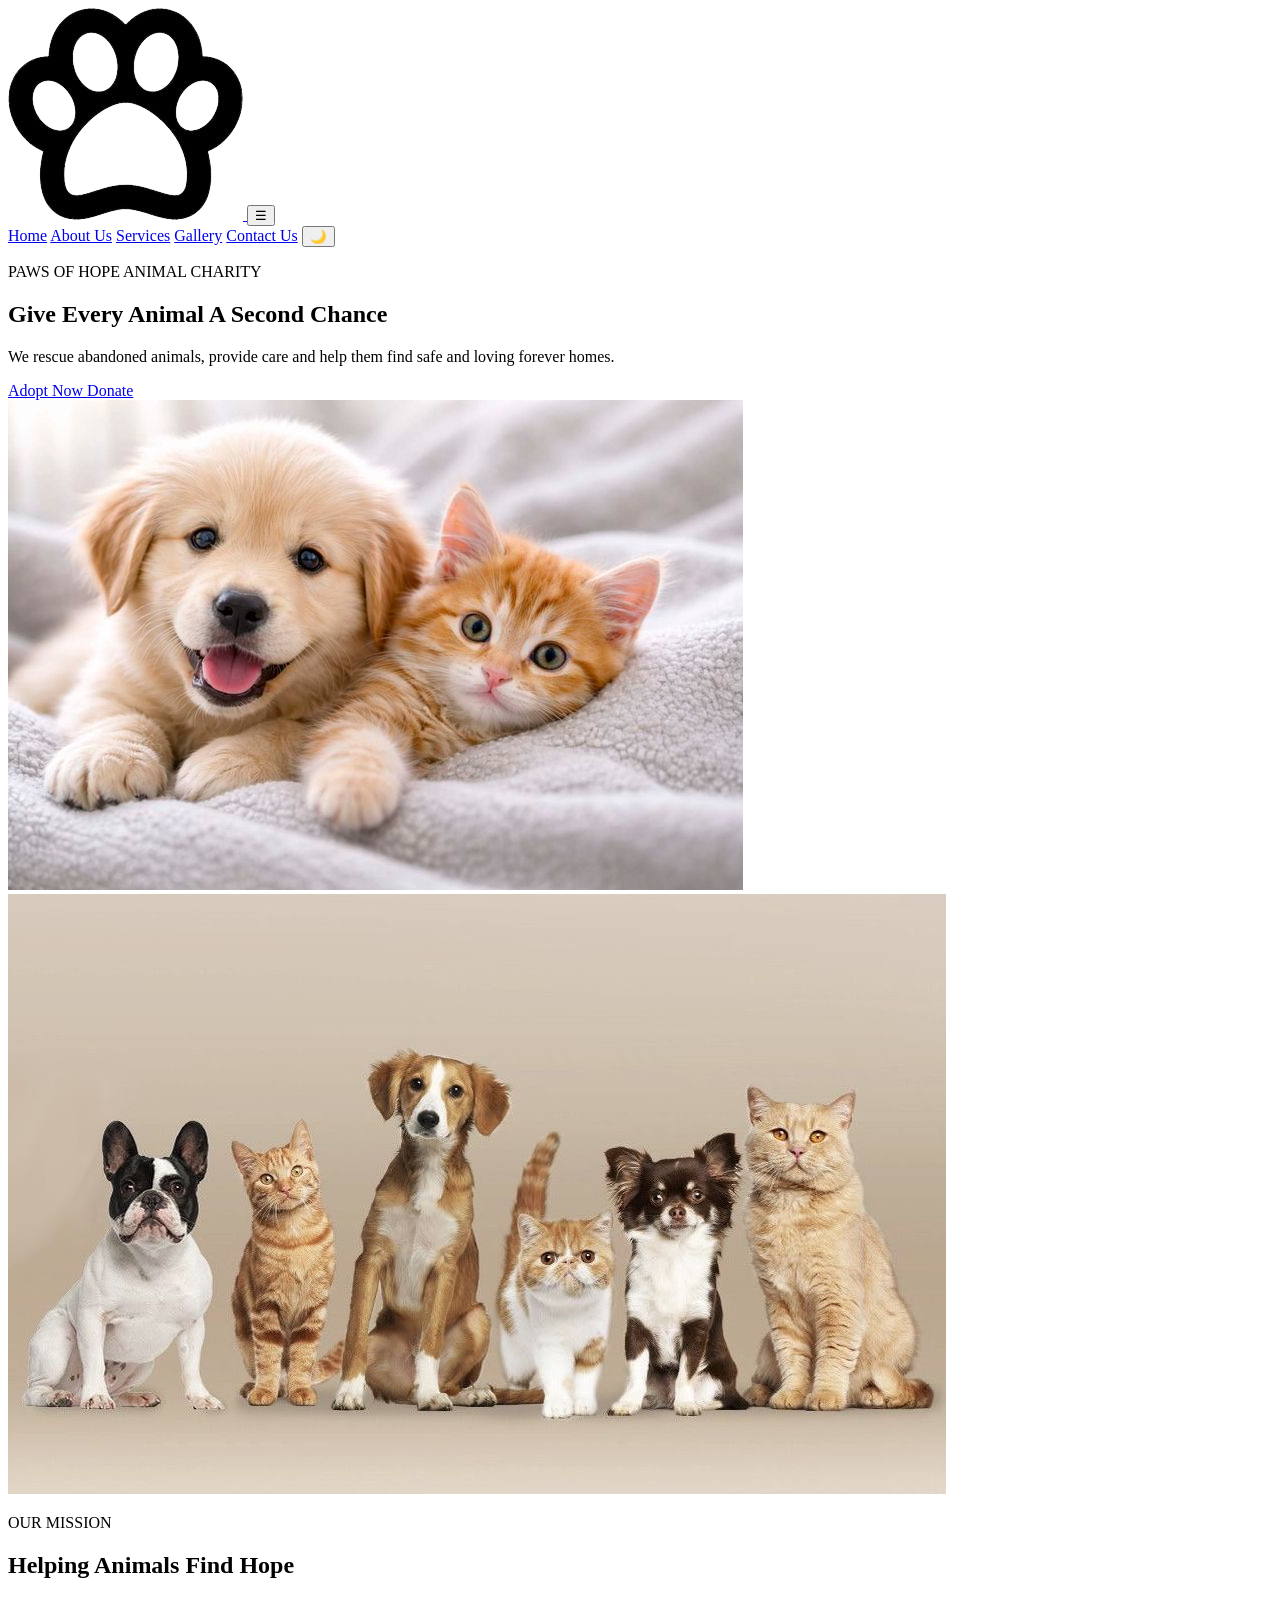
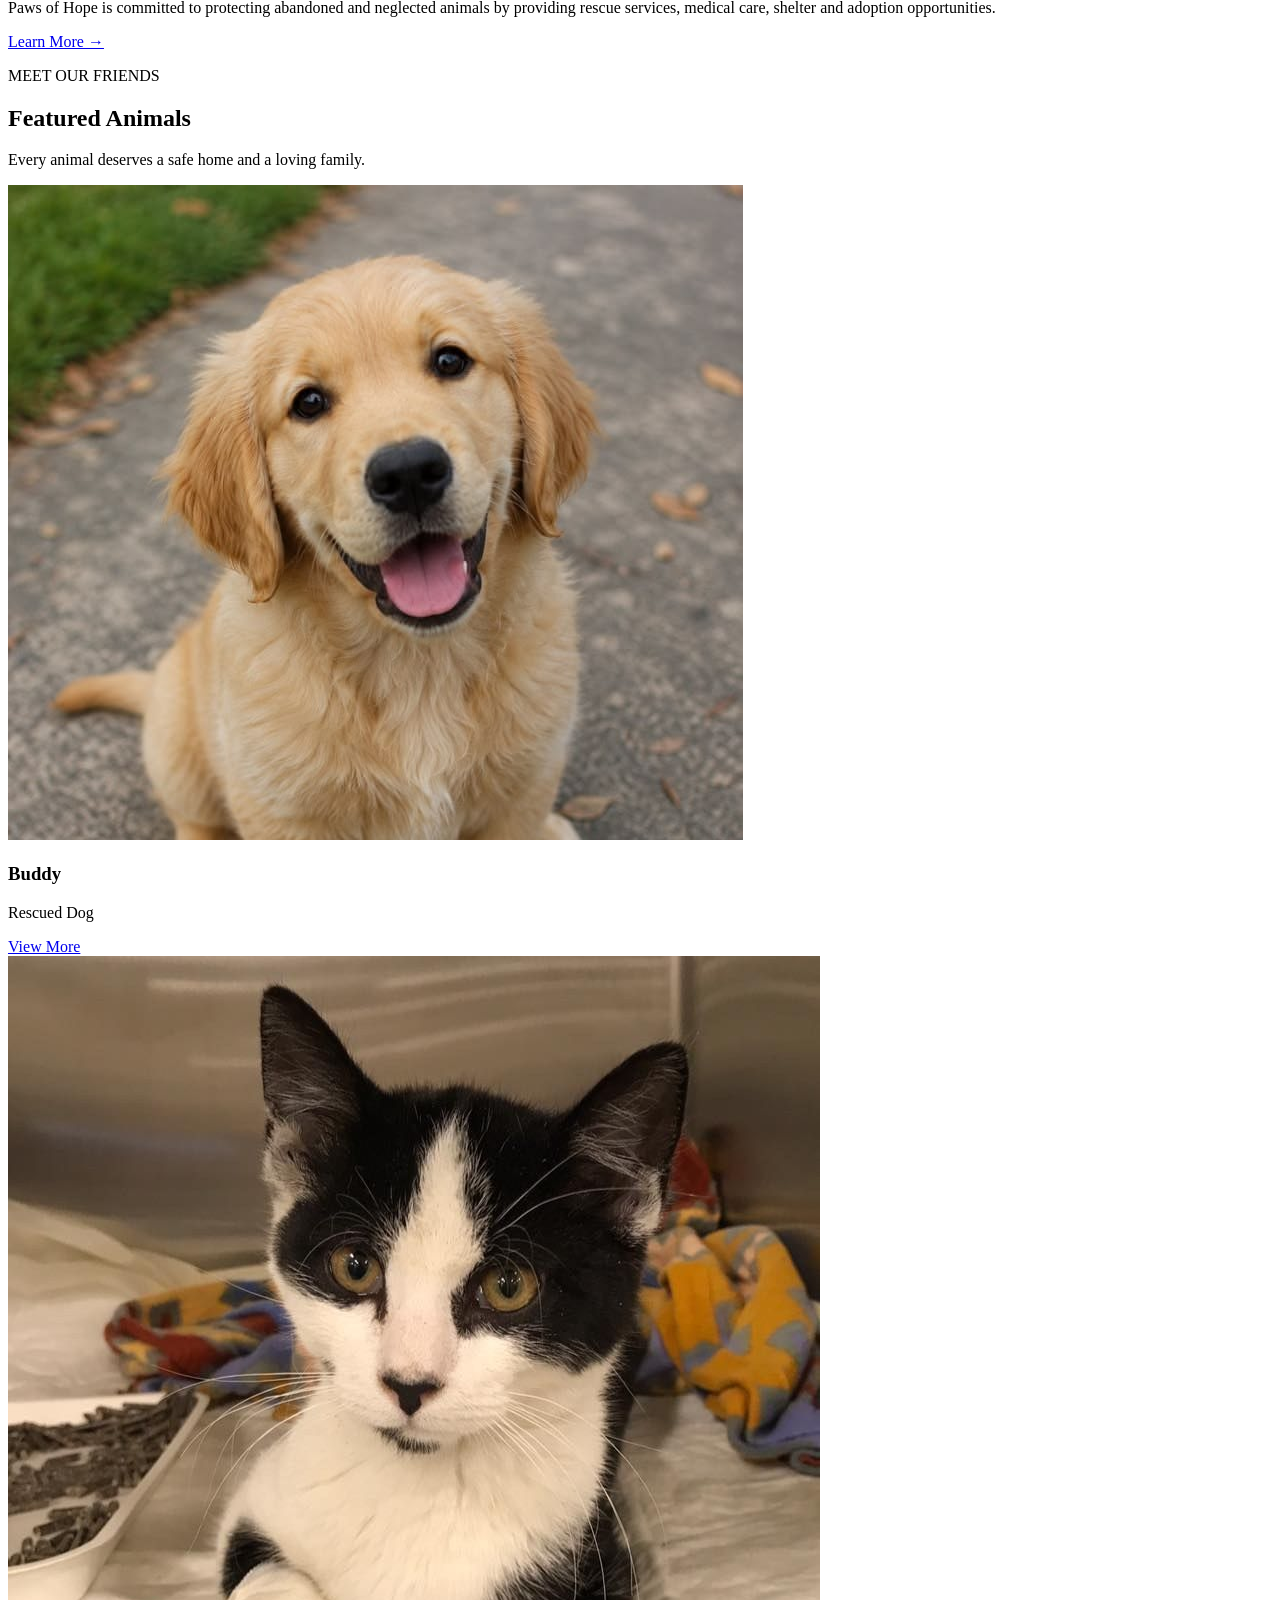
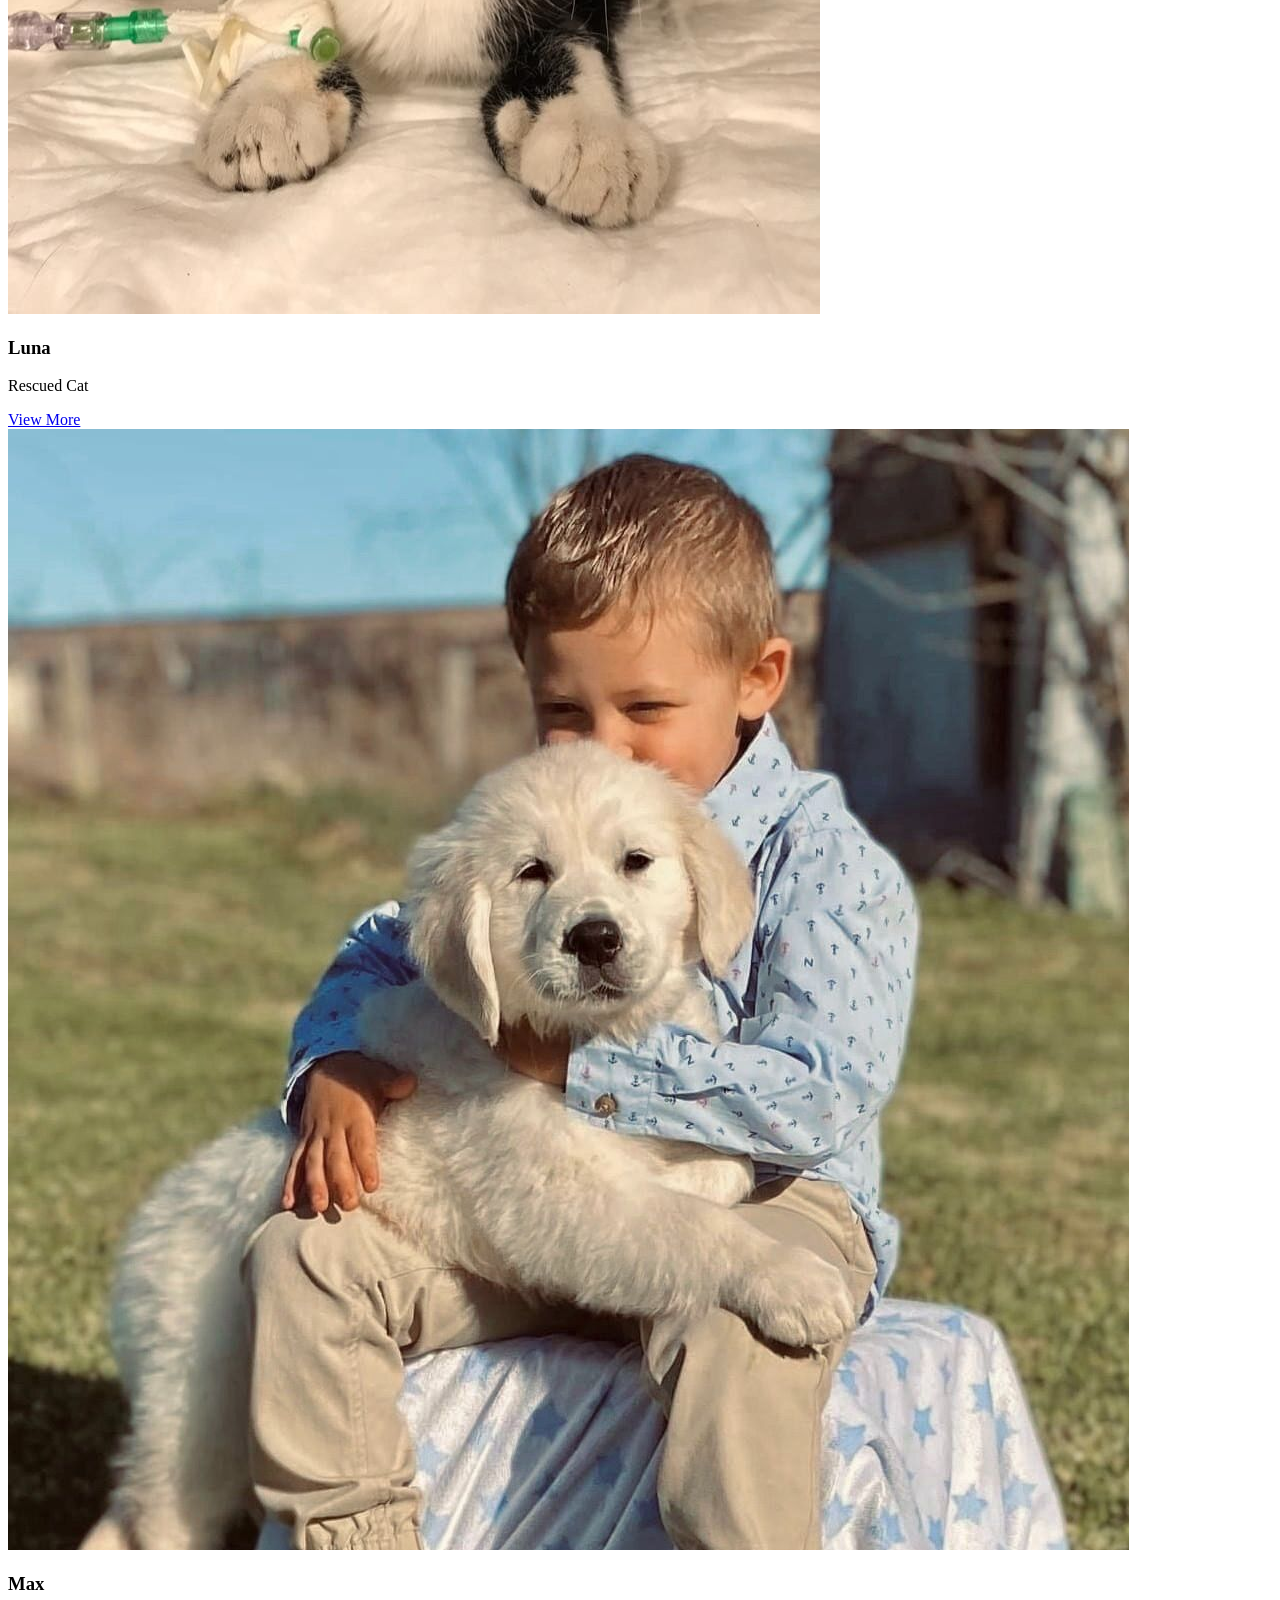
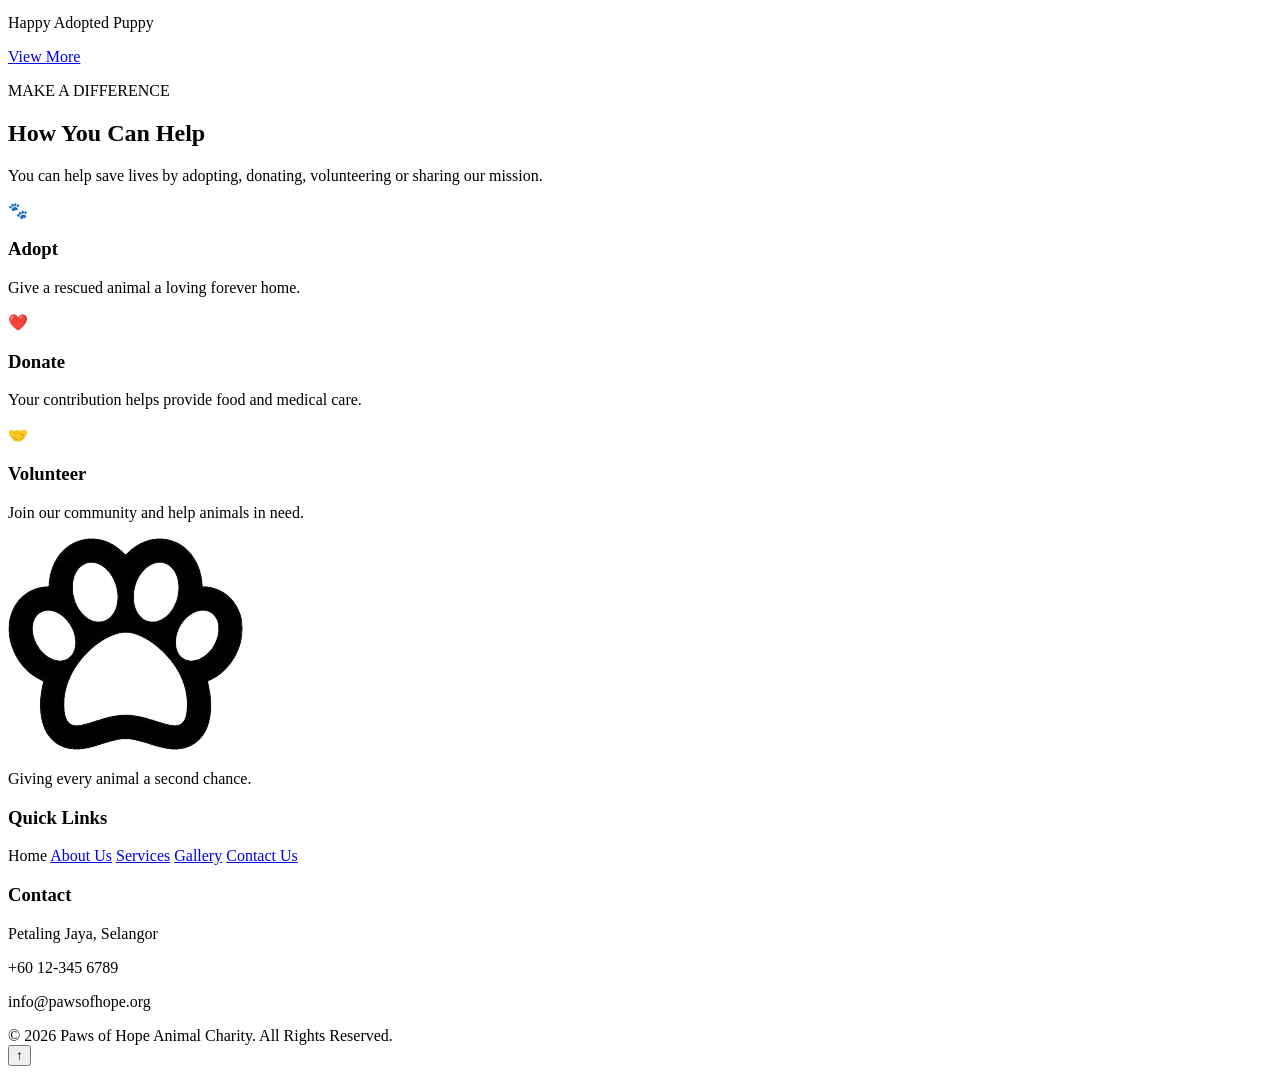
==== index.html @ 7beb896a "Add files via upload" ====
<!DOCTYPE html>
<html lang="en">
  <head>
    <meta charset="UTF-8">
    <meta name="viewport" content="width=device-width, initial-scale=1.0">
	<title>Paws of Hope | Animal Charity</title>
	<meta name="description"
      content="Paws of Hope is an animal charity dedicated to rescuing, caring for and rehoming animals.">
	<meta name="keywords"
      content="animal charity, animal rescue, pet adoption, donation, volunteer">
	<link rel="stylesheet" href="css/style.css">
    <script src="js/script.js" defer></script>
  </head>
  <body>
    <header class="header">
	  <a href="index.html" class="logo">
        <img src="images/logo.png" alt="Paws of Hope logo">
      </a>
	<button class="menu-toggle" id="menuToggle"
	              aria-label="Open navigation menu">
        ☰
    </button>
	  <nav id="mainNav">
        <a href="index.html" class="active">Home</a>
        <a href="pages/about.html">About Us</a>
        <a href="pages/services.html">Services</a>
        <a href="pages/gallery.html">Gallery</a>
        <a href="pages/contact.html">Contact Us</a>
    <button id="themeToggle" class="theme-button" aria-label="Toggle dark mode">🌙</button>
    </nav>
	</header>
    <main>
      <section class="hero">
        <div class="hero-content">
        <p class="small-title">PAWS OF HOPE ANIMAL CHARITY</p>
          <h1>
            Give Every Animal
            <span>A Second Chance</span>
          </h1>
        <p>
            We rescue abandoned animals, provide care and help them
            find safe and loving forever homes.
        </p>
        <div class="hero-buttons">
        <a href="pages/services.html" class="btn primary">
                Adopt Now
        </a>
        <a href="pages/contact.html" class="btn secondary">
                Donate
        </a>
        </div>
        </div>
        <div class="hero-image">
        <img src="images/hero.jpg"
             alt="Rescued dog and cat sitting together">
        </div>
      </section>
      <section class="mission section">
        <div class="mission-image">
        <img src="images/mission.jpg"
             alt="Rescued animal receiving care">
        </div>
        <div class="mission-text">
        <p class="section-label">OUR MISSION</p>
        <h2>Helping Animals Find Hope</h2>
        <p>
            Paws of Hope is committed to protecting abandoned and
            neglected animals by providing rescue services, medical
            care, shelter and adoption opportunities.
        </p>
        <a href="pages/about.html" class="text-button">
            Learn More →
        </a>
        </div>
      </section>
      <section class="section">
        <div class="section-heading">
        <p class="section-label">MEET OUR FRIENDS</p>
        <h2>Featured Animals</h2>
        <p>
           Every animal deserves a safe home and a loving family.
        </p>
        </div>
        <div class="animal-grid">
        <article class="animal-card">
          <img src="images/dog1.jpg"
            alt="Buddy, a rescued dog">
        <div class="animal-info">
          <h3>Buddy</h3>
          <p>Rescued Dog</p>
          <a href="pages/services.html" class="small-btn">
                   View More
          </a>
        </div>
        </article>
        <article class="animal-card">
        <img src="images/cat1.jpg"
             alt="Luna, a rescued cat">
        <div class="animal-info">
                <h3>Luna</h3>
        <p>Rescued Cat</p>
        <a href="pages/services.html" class="small-btn">
                 View More
        </a>
        </div>
        </article>
        <article class="animal-card">
        <img src="images/dog2.jpg"
        alt="Max, a happy adopted puppy">
        <div class="animal-info">
          <h3>Max</h3>
          <p>Happy Adopted Puppy</p>
          <a href="pages/services.html" class="small-btn">View More</a>
        </div>
        </article>
        </div>
      </section>
      <section class="help-section">
        <div class="section-heading">
        <p class="section-label">MAKE A DIFFERENCE</p>
        <h2>How You Can Help</h2>
        <p>
          You can help save lives by adopting, donating,
          volunteering or sharing our mission.
        </p>
        </div>
        <div class="help-grid">
        <div class="help-card">
        <div class="help-icon">🐾</div>
          <h3>Adopt</h3>
          <p>Give a rescued animal a loving forever home.</p>
        </div>
        <div class="help-card">
          <div class="help-icon">❤️</div>
          <h3>Donate</h3>
          <p>Your contribution helps provide food and medical care.</p>
        </div>
        <div class="help-card">
          <div class="help-icon">🤝</div>
          <h3>Volunteer</h3>
          <p>Join our community and help animals in need.</p>
        </div>
        </div>
      </section>
      </main>
      <footer>
        <div class="footer-content">
        <div>
          <img src="images/logo.png"
            alt="Paws of Hope logo"
            class="footer-logo">
          <p>Giving every animal a second chance.</p>
        </div>
        <div>
          <h3>Quick Links</h3>
            <a hef="index.html">Home</a>
            <a href="pages/about.html">About Us</a>
            <a href="pages/services.html">Services</a>
            <a href="pages/gallery.html">Gallery</a>
            <a href="pages/contact.html">Contact Us</a>
        </div>
        <div>
          <h3>Contact</h3>
            <p>Petaling Jaya, Selangor</p>
            <p>+60 12-345 6789</p>
            <p>info@pawsofhope.org</p>
        </div>
        </div>
        <div class="copyright">
          © 2026 Paws of Hope Animal Charity. All Rights Reserved.
        </div>
      </footer>
    <button id="backTop" class="back-top" aria-label="Back to top">
    ↑</button>
  </body>
</html>
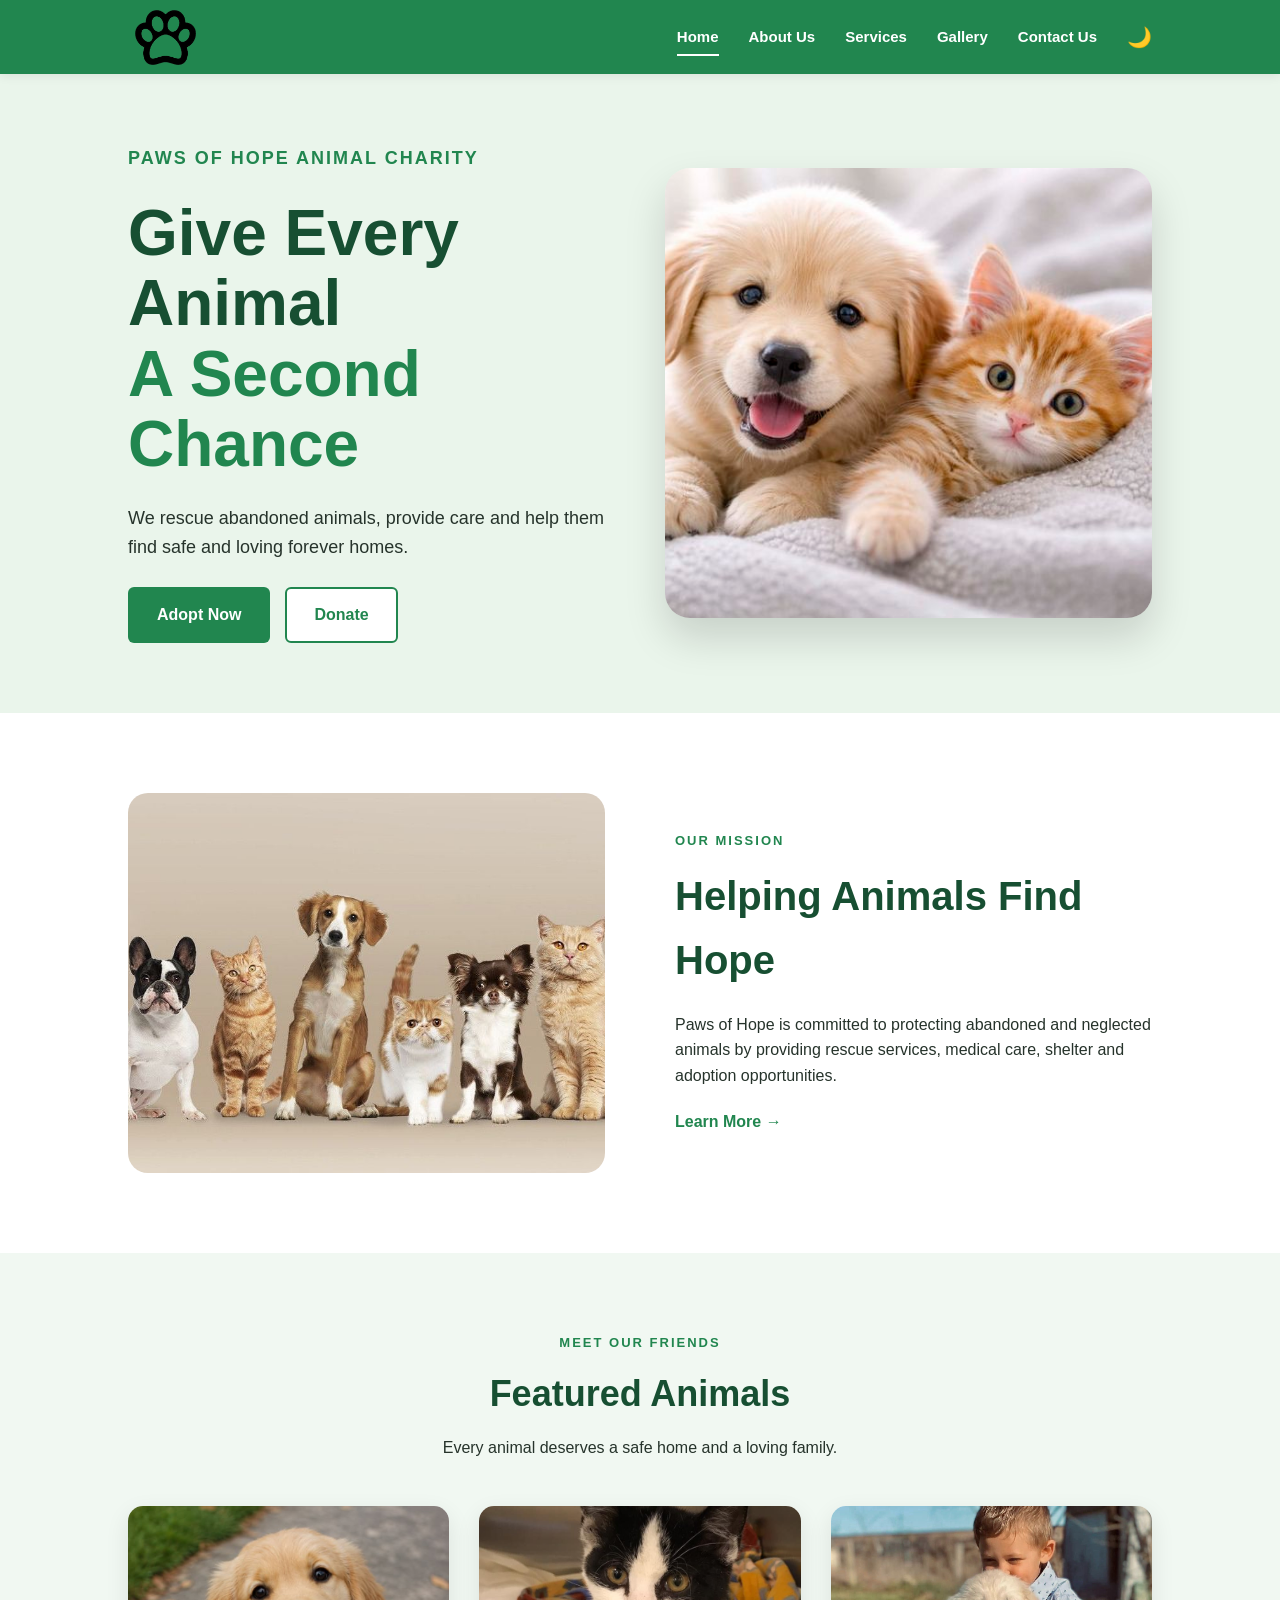
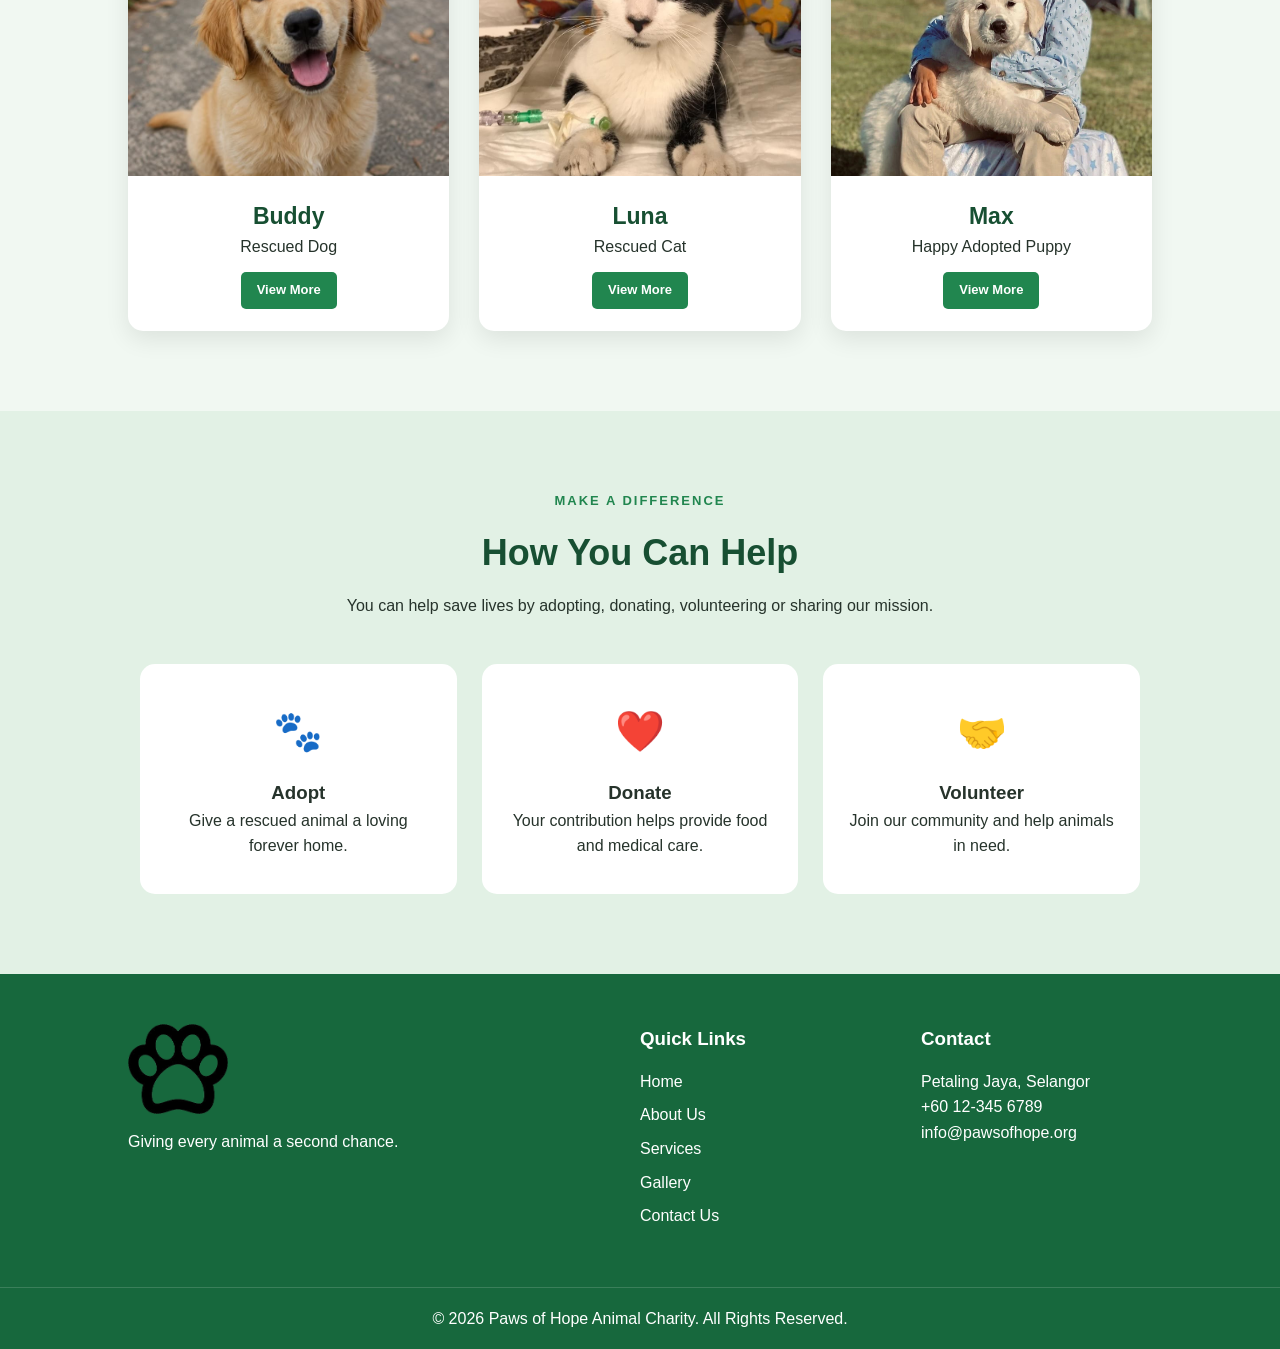
==== commit 0ed62a89: "Update index.html" ====
--- a/index.html
+++ b/index.html
@@ -8,8 +8,8 @@
       content="Paws of Hope is an animal charity dedicated to rescuing, caring for and rehoming animals.">
 	<meta name="keywords"
       content="animal charity, animal rescue, pet adoption, donation, volunteer">
-	<link rel="stylesheet" href="css/style.css">
-    <script src="js/script.js" defer></script>
+	<link rel="stylesheet" href="style.css">
+    <script src="script.js" defer></script>
   </head>
   <body>
     <header class="header">
@@ -22,10 +22,10 @@
     </button>
 	  <nav id="mainNav">
         <a href="index.html" class="active">Home</a>
-        <a href="pages/about.html">About Us</a>
-        <a href="pages/services.html">Services</a>
-        <a href="pages/gallery.html">Gallery</a>
-        <a href="pages/contact.html">Contact Us</a>
+        <a href="about.html">About Us</a>
+        <a href="services.html">Services</a>
+        <a href="gallery.html">Gallery</a>
+        <a href="contact.html">Contact Us</a>
     <button id="themeToggle" class="theme-button" aria-label="Toggle dark mode">🌙</button>
     </nav>
 	</header>
@@ -173,4 +173,4 @@
     <button id="backTop" class="back-top" aria-label="Back to top">
     ↑</button>
   </body>
-</html>+</html>
--- a/style.css
+++ b/style.css
@@ -0,0 +1,956 @@
+/* =========================================
+   PAWS OF HOPE
+   MAIN STYLESHEET
+========================================= */
+
+* {
+    margin: 0;
+    padding: 0;
+    box-sizing: border-box;
+}
+
+html {
+    scroll-behavior: smooth;
+}
+
+body {
+    font-family: Arial, Helvetica, sans-serif;
+    background: #f1f8f2;
+    color: #26332b;
+    line-height: 1.6;
+    transition: background 0.3s, color 0.3s;
+}
+
+img {
+    max-width: 100%;
+    display: block;
+}
+
+a {
+    color: inherit;
+}
+
+button,
+input,
+textarea {
+    font: inherit;
+}
+
+
+/* =========================================
+   HEADER
+========================================= */
+
+.header {
+    height: 74px;
+    background: #21864f;
+    display: flex;
+    align-items: center;
+    justify-content: space-between;
+    padding: 0 10%;
+    position: sticky;
+    top: 0;
+    z-index: 1000;
+    box-shadow: 0 2px 10px rgba(0,0,0,0.08);
+}
+
+.logo {
+    display: flex;
+    align-items: center;
+}
+
+.logo img {
+    width: 75px;
+    height: 55px;
+    object-fit: contain;
+}
+
+.header nav {
+    display: flex;
+    align-items: center;
+    gap: 30px;
+}
+
+.header nav a {
+    color: white;
+    text-decoration: none;
+    font-weight: bold;
+    font-size: 15px;
+    position: relative;
+}
+
+.header nav a::after {
+    content: "";
+    position: absolute;
+    left: 0;
+    bottom: -7px;
+    width: 0;
+    height: 2px;
+    background: #ffffff;
+    transition: 0.3s;
+}
+
+.header nav a:hover::after,
+.header nav a.active::after {
+    width: 100%;
+}
+
+.theme-button {
+    border: none;
+    background: transparent;
+    color: white;
+    cursor: pointer;
+    font-size: 20px;
+}
+
+.menu-toggle {
+    display: none;
+    border: none;
+    background: transparent;
+    color: white;
+    font-size: 28px;
+    cursor: pointer;
+}
+
+
+/* =========================================
+   HERO
+========================================= */
+
+.hero {
+    min-height: 600px;
+    display: grid;
+    grid-template-columns: 1fr 1fr;
+    align-items: center;
+    gap: 50px;
+    padding: 70px 10%;
+    background: #eaf5eb;
+}
+
+.hero-content {
+    max-width: 600px;
+}
+
+.small-title,
+.section-label {
+    color: #21864f;
+    font-size: 13px;
+    font-weight: bold;
+    letter-spacing: 2px;
+    margin-bottom: 12px;
+}
+
+.hero h1 {
+    font-size: clamp(42px, 5vw, 68px);
+    line-height: 1.1;
+    color: #174f32;
+    margin-bottom: 25px;
+}
+
+.hero h1 span {
+    color: #21864f;
+    display: block;
+}
+
+.hero p {
+    font-size: 18px;
+    max-width: 550px;
+    margin-bottom: 25px;
+}
+
+.hero-image img {
+    width: 100%;
+    height: 450px;
+    object-fit: cover;
+    border-radius: 25px;
+    box-shadow: 0 20px 40px rgba(0,0,0,0.15);
+}
+
+.hero-buttons {
+    display: flex;
+    gap: 15px;
+    flex-wrap: wrap;
+}
+
+
+/* =========================================
+   BUTTONS
+========================================= */
+
+.btn {
+    display: inline-block;
+    padding: 13px 27px;
+    border-radius: 6px;
+    text-decoration: none;
+    font-weight: bold;
+    transition: 0.3s;
+    border: 2px solid transparent;
+}
+
+.btn:hover {
+    transform: translateY(-3px);
+}
+
+.btn.primary {
+    background: #21864f;
+    color: white;
+}
+
+.btn.primary:hover {
+    background: #17663b;
+}
+
+.btn.secondary {
+    border-color: #21864f;
+    color: #21864f;
+    background: white;
+}
+
+.btn.secondary:hover {
+    background: #21864f;
+    color: white;
+}
+
+.small-btn {
+    display: inline-block;
+    margin-top: 12px;
+    padding: 8px 16px;
+    background: #21864f;
+    color: white;
+    border-radius: 5px;
+    text-decoration: none;
+    font-size: 13px;
+    font-weight: bold;
+}
+
+
+/* =========================================
+   SECTIONS
+========================================= */
+
+.section {
+    padding: 80px 10%;
+}
+
+.section-heading {
+    text-align: center;
+    max-width: 700px;
+    margin: 0 auto 45px;
+}
+
+.section-heading h2,
+.section h2 {
+    color: #174f32;
+    font-size: 36px;
+    margin-bottom: 12px;
+}
+
+
+/* =========================================
+   MISSION
+========================================= */
+
+.mission {
+    display: grid;
+    grid-template-columns: 1fr 1fr;
+    align-items: center;
+    gap: 70px;
+    background: white;
+}
+
+.mission-image img {
+    width: 100%;
+    height: 380px;
+    object-fit: cover;
+    border-radius: 20px;
+}
+
+.mission-text h2 {
+    font-size: 40px;
+    color: #174f32;
+    margin-bottom: 20px;
+}
+
+.text-button {
+    display: inline-block;
+    margin-top: 20px;
+    color: #21864f;
+    font-weight: bold;
+    text-decoration: none;
+}
+
+
+/* =========================================
+   ANIMAL CARDS
+========================================= */
+
+.animal-grid {
+    display: grid;
+    grid-template-columns: repeat(3, 1fr);
+    gap: 30px;
+}
+
+.animal-card {
+    background: white;
+    border-radius: 15px;
+    overflow: hidden;
+    box-shadow: 0 8px 25px rgba(0,0,0,0.09);
+    transition: 0.3s;
+}
+
+.animal-card:hover {
+    transform: translateY(-10px);
+    box-shadow: 0 15px 35px rgba(0,0,0,0.15);
+}
+
+.animal-card img {
+    width: 100%;
+    height: 270px;
+    object-fit: cover;
+}
+
+.animal-info {
+    padding: 22px;
+    text-align: center;
+}
+
+.animal-info h3 {
+    color: #174f32;
+    font-size: 23px;
+}
+
+
+/* =========================================
+   HELP SECTION
+========================================= */
+
+.help-section {
+    background: #e2f1e5;
+    padding: 80px 10%;
+}
+
+.help-grid {
+    display: grid;
+    grid-template-columns: repeat(3, 1fr);
+    gap: 25px;
+    max-width: 1000px;
+    margin: auto;
+}
+
+.help-card {
+    text-align: center;
+    background: white;
+    padding: 35px 25px;
+    border-radius: 15px;
+    transition: 0.3s;
+}
+
+.help-card:hover {
+    transform: translateY(-8px);
+}
+
+.help-icon {
+    font-size: 40px;
+    margin-bottom: 15px;
+}
+
+
+/* =========================================
+   PAGE HERO
+========================================= */
+
+.page-hero {
+    text-align: center;
+    padding: 100px 10%;
+    background: #e2f1e5;
+}
+
+.page-hero h1 {
+    color: #174f32;
+    font-size: 50px;
+    margin-bottom: 15px;
+}
+
+.page-hero p:last-child {
+    max-width: 650px;
+    margin: auto;
+}
+
+
+/* =========================================
+   ABOUT
+========================================= */
+
+.about-story {
+    display: grid;
+    grid-template-columns: 1fr 1fr;
+    gap: 70px;
+    align-items: center;
+    background: white;
+}
+
+.about-story img {
+    height: 400px;
+    width: 100%;
+    object-fit: cover;
+    border-radius: 20px;
+}
+
+.about-story h2 {
+    margin-bottom: 20px;
+}
+
+.about-story p {
+    margin-bottom: 18px;
+}
+
+.values-section {
+    padding: 80px 10%;
+}
+
+.value-grid {
+    display: grid;
+    grid-template-columns: repeat(3, 1fr);
+    gap: 25px;
+}
+
+.value-card {
+    text-align: center;
+    background: white;
+    padding: 35px 25px;
+    border-radius: 15px;
+    box-shadow: 0 5px 20px rgba(0,0,0,0.07);
+}
+
+.value-icon {
+    font-size: 45px;
+    margin-bottom: 15px;
+}
+
+
+/* =========================================
+   TEAM
+========================================= */
+
+.team-grid {
+    display: grid;
+    grid-template-columns: repeat(3, 1fr);
+    gap: 30px;
+}
+
+.team-card {
+    text-align: center;
+    padding: 30px;
+    background: white;
+    border-radius: 15px;
+}
+
+.team-avatar {
+    width: 100px;
+    height: 100px;
+    background: #d8eddc;
+    border-radius: 50%;
+    display: grid;
+    place-items: center;
+    margin: 0 auto 15px;
+    font-size: 45px;
+}
+
+
+/* =========================================
+   SERVICES
+========================================= */
+
+.service-grid {
+    display: grid;
+    grid-template-columns: repeat(4, 1fr);
+    gap: 20px;
+}
+
+.service-card {
+    background: white;
+    padding: 35px 25px;
+    border-radius: 15px;
+    text-align: center;
+    box-shadow: 0 7px 20px rgba(0,0,0,0.08);
+    transition: 0.3s;
+}
+
+.service-card:hover {
+    transform: translateY(-8px);
+}
+
+.service-icon {
+    font-size: 45px;
+    margin-bottom: 20px;
+}
+
+.service-card h2 {
+    font-size: 22px;
+}
+
+.learn-more {
+    margin-top: 20px;
+    padding: 9px 18px;
+    border: 2px solid #21864f;
+    background: white;
+    color: #21864f;
+    border-radius: 5px;
+    cursor: pointer;
+    font-weight: bold;
+}
+
+.learn-more:hover {
+    background: #21864f;
+    color: white;
+}
+
+
+/* =========================================
+   TABLES
+========================================= */
+
+.table-container {
+    overflow-x: auto;
+}
+
+table {
+    width: 100%;
+    border-collapse: collapse;
+    background: white;
+    border-radius: 10px;
+    overflow: hidden;
+}
+
+caption {
+    caption-side: top;
+    text-align: left;
+    padding: 12px 0;
+    font-weight: bold;
+    color: #174f32;
+}
+
+th,
+td {
+    padding: 16px;
+    border: 1px solid #d8e5da;
+    text-align: left;
+}
+
+th {
+    background: #21864f;
+    color: white;
+}
+
+tr:nth-child(even) {
+    background: #f0f7f1;
+}
+
+
+/* =========================================
+   GALLERY
+========================================= */
+
+.filter-buttons {
+    display: flex;
+    justify-content: center;
+    gap: 12px;
+    margin-bottom: 35px;
+    flex-wrap: wrap;
+}
+
+.filter-btn {
+    padding: 10px 20px;
+    border: 2px solid #21864f;
+    background: white;
+    color: #21864f;
+    border-radius: 20px;
+    cursor: pointer;
+    font-weight: bold;
+}
+
+.filter-btn.active,
+.filter-btn:hover {
+    background: #21864f;
+    color: white;
+}
+
+.gallery-grid {
+    display: grid;
+    grid-template-columns: repeat(3, 1fr);
+    gap: 20px;
+}
+
+.gallery-item {
+    border: none;
+    padding: 0;
+    background: none;
+    cursor: pointer;
+    overflow: hidden;
+    border-radius: 12px;
+}
+
+.gallery-item img {
+    width: 100%;
+    height: 250px;
+    object-fit: cover;
+    transition: 0.4s;
+}
+
+.gallery-item:hover img {
+    transform: scale(1.08);
+}
+
+
+/* =========================================
+   MODAL
+========================================= */
+
+.modal {
+    display: none;
+    position: fixed;
+    inset: 0;
+    background: rgba(0,0,0,0.85);
+    z-index: 2000;
+    align-items: center;
+    justify-content: center;
+    padding: 40px;
+}
+
+.modal.show {
+    display: flex;
+}
+
+.modal img {
+    max-width: 90%;
+    max-height: 85vh;
+    border-radius: 10px;
+}
+
+.close-modal {
+    position: absolute;
+    top: 25px;
+    right: 35px;
+    border: none;
+    background: none;
+    color: white;
+    font-size: 45px;
+    cursor: pointer;
+}
+
+
+/* =========================================
+   CONTACT
+========================================= */
+
+.contact-section {
+    display: grid;
+    grid-template-columns: 1fr 1fr;
+    gap: 60px;
+    padding: 80px 10%;
+    background: white;
+}
+
+.contact-info h2 {
+    color: #174f32;
+    font-size: 38px;
+    margin-bottom: 20px;
+}
+
+.contact-detail {
+    margin-top: 25px;
+}
+
+.contact-detail strong {
+    color: #21864f;
+}
+
+.contact-form-box {
+    background: #f1f8f2;
+    padding: 35px;
+    border-radius: 15px;
+}
+
+.contact-form-box h2 {
+    color: #174f32;
+    margin-bottom: 25px;
+}
+
+.form-group {
+    margin-bottom: 18px;
+}
+
+.form-group label {
+    display: block;
+    margin-bottom: 7px;
+    font-weight: bold;
+}
+
+.form-group input,
+.form-group textarea {
+    width: 100%;
+    padding: 13px;
+    border: 1px solid #21864f;
+    border-radius: 6px;
+    outline: none;
+    background: white;
+}
+
+.form-group input:focus,
+.form-group textarea:focus {
+    box-shadow: 0 0 0 3px rgba(33,134,79,0.15);
+}
+
+.form-group small {
+    color: #c62828;
+    display: block;
+    margin-top: 5px;
+}
+
+.form-button {
+    border: none;
+    cursor: pointer;
+}
+
+.success-message {
+    color: #21864f;
+    font-weight: bold;
+    margin-top: 15px;
+}
+
+
+/* =========================================
+   POPUP
+========================================= */
+
+.popup-message {
+    position: fixed;
+    bottom: 30px;
+    right: 30px;
+    background: #21864f;
+    color: white;
+    padding: 16px 25px;
+    border-radius: 8px;
+    display: none;
+    z-index: 3000;
+}
+
+.popup-message.show {
+    display: block;
+}
+
+
+/* =========================================
+   FOOTER
+========================================= */
+
+footer {
+    background: #17683d;
+    color: white;
+}
+
+.footer-content {
+    display: grid;
+    grid-template-columns: 2fr 1fr 1fr;
+    gap: 50px;
+    padding: 50px 10%;
+}
+
+.footer-logo {
+    width: 100px;
+    margin-bottom: 15px;
+}
+
+.footer-content h3 {
+    margin-bottom: 15px;
+}
+
+.footer-content a {
+    display: block;
+    text-decoration: none;
+    margin-bottom: 8px;
+}
+
+.copyright {
+    text-align: center;
+    padding: 18px;
+    border-top: 1px solid rgba(255,255,255,0.15);
+}
+
+
+/* =========================================
+   BACK TO TOP
+========================================= */
+
+.back-top {
+    position: fixed;
+    bottom: 25px;
+    right: 25px;
+    width: 45px;
+    height: 45px;
+    border: none;
+    border-radius: 50%;
+    background: #21864f;
+    color: white;
+    font-size: 22px;
+    cursor: pointer;
+    display: none;
+    z-index: 1000;
+}
+
+.back-top.show {
+    display: block;
+}
+
+
+/* =========================================
+   DARK MODE
+========================================= */
+
+body.dark {
+    background: #18231c;
+    color: #e9f2eb;
+}
+
+body.dark .hero,
+body.dark .page-hero,
+body.dark .help-section {
+    background: #213329;
+}
+
+body.dark .mission,
+body.dark .about-story,
+body.dark .contact-section {
+    background: #18231c;
+}
+
+body.dark .animal-card,
+body.dark .help-card,
+body.dark .value-card,
+body.dark .team-card,
+body.dark .service-card,
+body.dark .contact-form-box,
+body.dark table {
+    background: #26392d;
+    color: #e9f2eb;
+}
+
+body.dark h1,
+body.dark h2,
+body.dark h3 {
+    color: #d9f2df;
+}
+
+body.dark .section-label {
+    color: #80d49e;
+}
+
+body.dark input,
+body.dark textarea {
+    background: #18231c;
+    color: white;
+}
+
+
+/* =========================================
+   RESPONSIVE
+========================================= */
+
+@media (max-width: 1000px) {
+
+    .header {
+        padding: 0 5%;
+    }
+
+    .hero,
+    .mission,
+    .about-story,
+    .contact-section {
+        grid-template-columns: 1fr;
+    }
+
+    .service-grid {
+        grid-template-columns: repeat(2, 1fr);
+    }
+
+    .hero-image img {
+        height: 350px;
+    }
+
+    .animal-grid,
+    .value-grid,
+    .team-grid,
+    .help-grid {
+        grid-template-columns: repeat(2, 1fr);
+    }
+
+    .gallery-grid {
+        grid-template-columns: repeat(2, 1fr);
+    }
+
+    .footer-content {
+        grid-template-columns: 1fr 1fr;
+    }
+}
+
+
+@media (max-width: 700px) {
+
+    .header {
+        height: 65px;
+        padding: 0 5%;
+    }
+
+    .menu-toggle {
+        display: block;
+    }
+
+    .header nav {
+        display: none;
+        position: absolute;
+        top: 65px;
+        left: 0;
+        width: 100%;
+        background: #21864f;
+        flex-direction: column;
+        padding: 25px;
+        gap: 20px;
+    }
+
+    .header nav.open {
+        display: flex;
+    }
+
+    .hero {
+        padding: 55px 6%;
+    }
+
+    .hero h1 {
+        font-size: 42px;
+    }
+
+    .section,
+    .help-section,
+    .contact-section,
+    .values-section {
+        padding: 55px 6%;
+    }
+
+    .service-grid,
+    .animal-grid,
+    .value-grid,
+    .team-grid,
+    .help-grid,
+    .gallery-grid {
+        grid-template-columns: 1fr;
+    }
+
+    .footer-content {
+        grid-template-columns: 1fr;
+        padding: 40px 6%;
+    }
+
+    .page-hero h1 {
+        font-size: 40px;
+    }
+}
